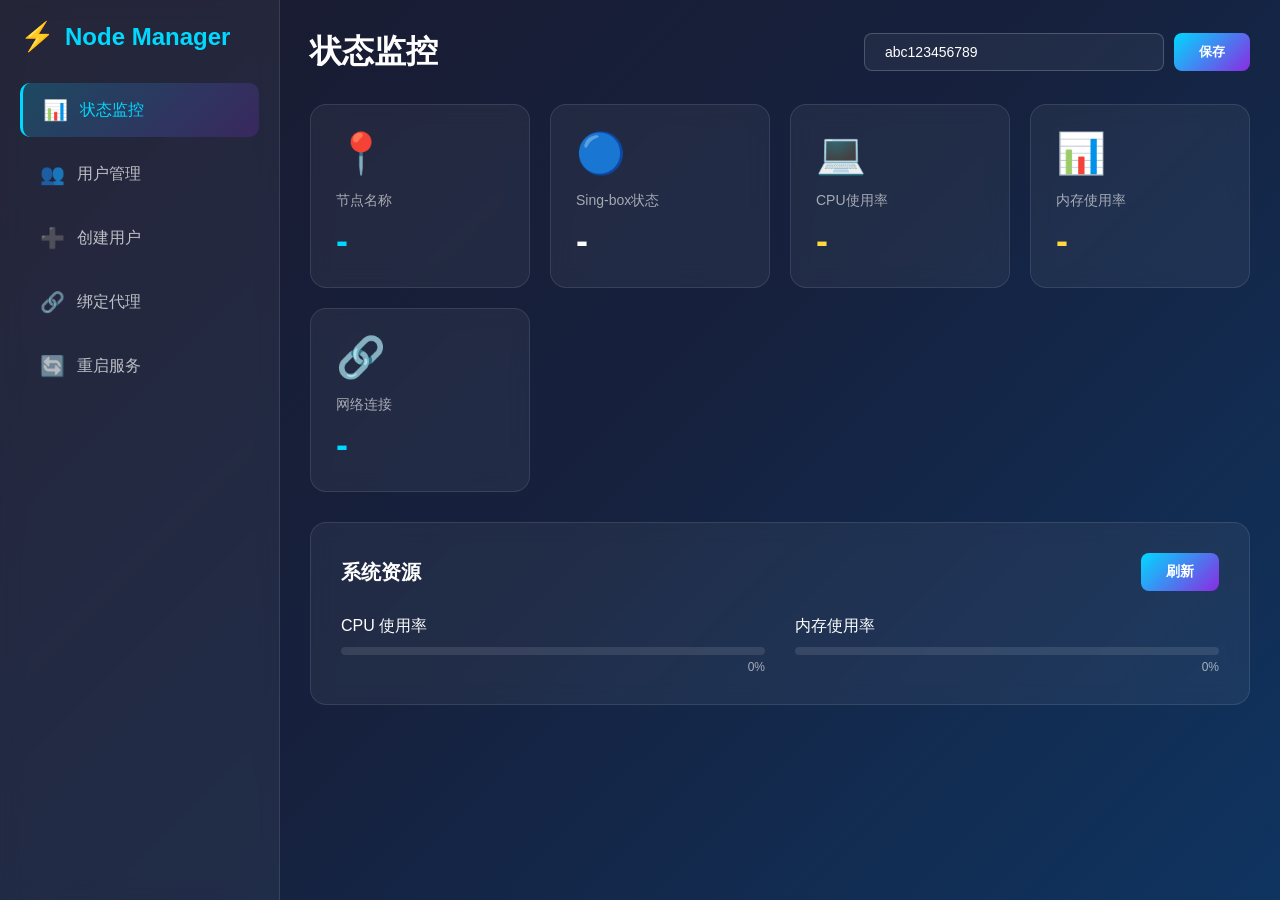
==== node-manager/static/index.html @ e1387332 "Initial commit: Python Node Manager with sing-box management" ====
<!DOCTYPE html>
<html lang="zh-CN">
<head>
    <meta charset="UTF-8">
    <meta name="viewport" content="width=device-width, initial-scale=1.0">
    <title>Node Manager Dashboard</title>
    <style>
        * {
            margin: 0;
            padding: 0;
            box-sizing: border-box;
        }

        body {
            font-family: 'Segoe UI', Tahoma, Geneva, Verdana, sans-serif;
            background: linear-gradient(135deg, #1a1a2e 0%, #16213e 50%, #0f3460 100%);
            min-height: 100vh;
            color: #fff;
        }

        .sidebar {
            width: 280px;
            height: 100vh;
            background: rgba(255, 255, 255, 0.05);
            backdrop-filter: blur(10px);
            border-right: 1px solid rgba(255, 255, 255, 0.1);
            position: fixed;
            left: 0;
            top: 0;
            padding: 20px;
            display: flex;
            flex-direction: column;
        }

        .sidebar h1 {
            font-size: 24px;
            font-weight: 700;
            margin-bottom: 30px;
            color: #00d9ff;
            display: flex;
            align-items: center;
            gap: 10px;
        }

        .sidebar h1::before {
            content: '⚡';
            font-size: 28px;
        }

        .nav-item {
            padding: 15px 20px;
            margin-bottom: 10px;
            border-radius: 10px;
            cursor: pointer;
            transition: all 0.3s ease;
            display: flex;
            align-items: center;
            gap: 12px;
            font-size: 16px;
            color: rgba(255, 255, 255, 0.7);
        }

        .nav-item:hover {
            background: rgba(0, 217, 255, 0.1);
            color: #00d9ff;
        }

        .nav-item.active {
            background: linear-gradient(135deg, rgba(0, 217, 255, 0.2), rgba(138, 43, 226, 0.2));
            color: #00d9ff;
            border-left: 3px solid #00d9ff;
        }

        .nav-item::before {
            font-size: 20px;
        }

        .nav-status::before { content: '📊'; }
        .nav-users::before { content: '👥'; }
        .nav-create::before { content: '➕'; }
        .nav-proxy::before { content: '🔗'; }
        .nav-reload::before { content: '🔄'; }

        .main-content {
            margin-left: 280px;
            padding: 30px;
        }

        .header {
            display: flex;
            justify-content: space-between;
            align-items: center;
            margin-bottom: 30px;
        }

        .header h2 {
            font-size: 32px;
            font-weight: 600;
        }

        .token-input {
            display: flex;
            gap: 10px;
            align-items: center;
        }

        .token-input input {
            padding: 10px 20px;
            border-radius: 8px;
            border: 1px solid rgba(255, 255, 255, 0.2);
            background: rgba(255, 255, 255, 0.05);
            color: #fff;
            font-size: 14px;
            width: 300px;
        }

        .token-input button {
            padding: 10px 25px;
            border-radius: 8px;
            border: none;
            background: linear-gradient(135deg, #00d9ff, #8b2be2);
            color: #fff;
            font-weight: 600;
            cursor: pointer;
            transition: transform 0.2s;
        }

        .token-input button:hover {
            transform: translateY(-2px);
        }

        .status-cards {
            display: grid;
            grid-template-columns: repeat(auto-fit, minmax(200px, 1fr));
            gap: 20px;
            margin-bottom: 30px;
        }

        .card {
            background: rgba(255, 255, 255, 0.05);
            backdrop-filter: blur(10px);
            border-radius: 16px;
            padding: 25px;
            border: 1px solid rgba(255, 255, 255, 0.1);
            transition: all 0.3s ease;
        }

        .card:hover {
            transform: translateY(-5px);
            box-shadow: 0 10px 30px rgba(0, 217, 255, 0.1);
        }

        .card-icon {
            font-size: 40px;
            margin-bottom: 15px;
        }

        .card-title {
            font-size: 14px;
            color: rgba(255, 255, 255, 0.6);
            margin-bottom: 10px;
        }

        .card-value {
            font-size: 36px;
            font-weight: 700;
        }

        .card-value.green { color: #00ff88; }
        .card-value.red { color: #ff4757; }
        .card-value.blue { color: #00d9ff; }
        .card-value.yellow { color: #ffd93d; }

        .section {
            background: rgba(255, 255, 255, 0.05);
            backdrop-filter: blur(10px);
            border-radius: 16px;
            padding: 30px;
            border: 1px solid rgba(255, 255, 255, 0.1);
            margin-bottom: 30px;
        }

        .section-header {
            display: flex;
            justify-content: space-between;
            align-items: center;
            margin-bottom: 25px;
        }

        .section-title {
            font-size: 20px;
            font-weight: 600;
        }

        .btn {
            padding: 10px 25px;
            border-radius: 8px;
            border: none;
            font-weight: 600;
            cursor: pointer;
            transition: all 0.3s ease;
            font-size: 14px;
        }

        .btn-primary {
            background: linear-gradient(135deg, #00d9ff, #8b2be2);
            color: #fff;
        }

        .btn-danger {
            background: linear-gradient(135deg, #ff4757, #ff6b81);
            color: #fff;
        }

        .btn-success {
            background: linear-gradient(135deg, #00ff88, #00d66a);
            color: #000;
        }

        .btn:hover {
            transform: translateY(-2px);
            box-shadow: 0 5px 15px rgba(0, 0, 0, 0.3);
        }

        .form-group {
            margin-bottom: 20px;
        }

        .form-group label {
            display: block;
            font-size: 14px;
            color: rgba(255, 255, 255, 0.7);
            margin-bottom: 8px;
        }

        .form-group input,
        .form-group select {
            width: 100%;
            padding: 12px 15px;
            border-radius: 8px;
            border: 1px solid rgba(255, 255, 255, 0.2);
            background: rgba(255, 255, 255, 0.05);
            color: #fff;
            font-size: 14px;
        }

        .form-group input:focus,
        .form-group select:focus {
            outline: none;
            border-color: #00d9ff;
        }

        .form-group .checkbox-group {
            display: flex;
            gap: 20px;
        }

        .form-group .checkbox-item {
            display: flex;
            align-items: center;
            gap: 8px;
            cursor: pointer;
        }

        .form-group .checkbox-item input[type="checkbox"] {
            width: auto;
            cursor: pointer;
        }

        .table {
            width: 100%;
            border-collapse: collapse;
        }

        .table th,
        .table td {
            padding: 15px;
            text-align: left;
            border-bottom: 1px solid rgba(255, 255, 255, 0.1);
        }

        .table th {
            background: rgba(255, 255, 255, 0.05);
            font-weight: 600;
            color: rgba(255, 255, 255, 0.8);
        }

        .table tr:hover {
            background: rgba(255, 255, 255, 0.03);
        }

        .copy-btn {
            padding: 5px 12px;
            border-radius: 5px;
            border: 1px solid rgba(255, 255, 255, 0.2);
            background: rgba(255, 255, 255, 0.05);
            color: #00d9ff;
            cursor: pointer;
            font-size: 12px;
            transition: all 0.2s;
        }

        .copy-btn:hover {
            background: rgba(0, 217, 255, 0.2);
        }

        .modal {
            display: none;
            position: fixed;
            top: 0;
            left: 0;
            width: 100%;
            height: 100%;
            background: rgba(0, 0, 0, 0.7);
            backdrop-filter: blur(5px);
            justify-content: center;
            align-items: center;
            z-index: 1000;
        }

        .modal.active {
            display: flex;
        }

        .modal-content {
            background: rgba(26, 26, 46, 0.95);
            border-radius: 16px;
            padding: 30px;
            width: 90%;
            max-width: 500px;
            border: 1px solid rgba(255, 255, 255, 0.1);
            animation: modalIn 0.3s ease;
        }

        @keyframes modalIn {
            from {
                opacity: 0;
                transform: scale(0.9);
            }
            to {
                opacity: 1;
                transform: scale(1);
            }
        }

        .modal-header {
            display: flex;
            justify-content: space-between;
            align-items: center;
            margin-bottom: 25px;
        }

        .modal-header h3 {
            font-size: 20px;
            font-weight: 600;
        }

        .modal-close {
            width: 35px;
            height: 35px;
            border-radius: 50%;
            border: none;
            background: rgba(255, 255, 255, 0.1);
            color: #fff;
            font-size: 20px;
            cursor: pointer;
            transition: all 0.2s;
        }

        .modal-close:hover {
            background: rgba(255, 255, 255, 0.2);
        }

        .modal-footer {
            display: flex;
            justify-content: flex-end;
            gap: 10px;
            margin-top: 25px;
        }

        .btn-secondary {
            background: rgba(255, 255, 255, 0.1);
            color: #fff;
        }

        .result-box {
            background: rgba(0, 255, 136, 0.1);
            border: 1px solid rgba(0, 255, 136, 0.3);
            border-radius: 10px;
            padding: 20px;
            margin-top: 20px;
        }

        .result-box.error {
            background: rgba(255, 71, 87, 0.1);
            border-color: rgba(255, 71, 87, 0.3);
        }

        .result-box h4 {
            margin-bottom: 15px;
            color: #00ff88;
        }

        .result-box.error h4 {
            color: #ff4757;
        }

        .result-item {
            margin-bottom: 10px;
        }

        .result-item label {
            font-size: 12px;
            color: rgba(255, 255, 255, 0.6);
            display: block;
            margin-bottom: 5px;
        }

        .result-item code {
            font-size: 13px;
            word-break: break-all;
            color: #00d9ff;
        }

        .loading {
            display: inline-block;
            width: 20px;
            height: 20px;
            border: 2px solid rgba(255, 255, 255, 0.3);
            border-top-color: #00d9ff;
            border-radius: 50%;
            animation: spin 0.8s linear infinite;
            margin-right: 8px;
        }

        @keyframes spin {
            to { transform: rotate(360deg); }
        }

        .empty-state {
            text-align: center;
            padding: 50px;
            color: rgba(255, 255, 255, 0.4);
        }

        .empty-state::before {
            content: '📭';
            font-size: 60px;
            display: block;
            margin-bottom: 20px;
        }

        .traffic-bar {
            height: 8px;
            background: rgba(255, 255, 255, 0.1);
            border-radius: 4px;
            overflow: hidden;
            margin-top: 5px;
        }

        .traffic-bar-fill {
            height: 100%;
            background: linear-gradient(90deg, #00d9ff, #00ff88);
            border-radius: 4px;
            transition: width 0.3s ease;
        }
    </style>
</head>
<body>
    <div class="sidebar">
        <h1>Node Manager</h1>
        <div class="nav-item nav-status active" onclick="switchTab('status')">状态监控</div>
        <div class="nav-item nav-users" onclick="switchTab('users')">用户管理</div>
        <div class="nav-item nav-create" onclick="openCreateModal()">创建用户</div>
        <div class="nav-item nav-proxy" onclick="openProxyModal()">绑定代理</div>
        <div class="nav-item nav-reload" onclick="reloadSingbox()">重启服务</div>
    </div>

    <div class="main-content">
        <div class="header">
            <h2 id="page-title">状态监控</h2>
            <div class="token-input">
                <input type="text" id="token" placeholder="输入 Token" value="abc123456789">
                <button onclick="saveToken()">保存</button>
            </div>
        </div>

        <div id="tab-status">
            <div class="status-cards">
                <div class="card">
                    <div class="card-icon">📍</div>
                    <div class="card-title">节点名称</div>
                    <div class="card-value blue" id="status-node">-</div>
                </div>
                <div class="card">
                    <div class="card-icon">🔵</div>
                    <div class="card-title">Sing-box状态</div>
                    <div class="card-value" id="status-singbox">-</div>
                </div>
                <div class="card">
                    <div class="card-icon">💻</div>
                    <div class="card-title">CPU使用率</div>
                    <div class="card-value yellow" id="status-cpu">-</div>
                </div>
                <div class="card">
                    <div class="card-icon">📊</div>
                    <div class="card-title">内存使用率</div>
                    <div class="card-value yellow" id="status-memory">-</div>
                </div>
                <div class="card">
                    <div class="card-icon">🔗</div>
                    <div class="card-title">网络连接</div>
                    <div class="card-value blue" id="status-connections">-</div>
                </div>
            </div>

            <div class="section">
                <div class="section-header">
                    <div class="section-title">系统资源</div>
                    <button class="btn btn-primary" onclick="refreshStatus()">刷新</button>
                </div>
                <div style="display: grid; grid-template-columns: 1fr 1fr; gap: 30px;">
                    <div>
                        <label style="display: block; margin-bottom: 10px;">CPU 使用率</label>
                        <div class="traffic-bar">
                            <div class="traffic-bar-fill" id="cpu-bar" style="width: 0%"></div>
                        </div>
                        <div style="text-align: right; margin-top: 5px; font-size: 12px; color: rgba(255,255,255,0.6);" id="cpu-text">0%</div>
                    </div>
                    <div>
                        <label style="display: block; margin-bottom: 10px;">内存使用率</label>
                        <div class="traffic-bar">
                            <div class="traffic-bar-fill" id="memory-bar" style="width: 0%"></div>
                        </div>
                        <div style="text-align: right; margin-top: 5px; font-size: 12px; color: rgba(255,255,255,0.6);" id="memory-text">0%</div>
                    </div>
                </div>
            </div>
        </div>

        <div id="tab-users" style="display: none;">
            <div class="section">
                <div class="section-header">
                    <div class="section-title">用户列表</div>
                    <button class="btn btn-primary" onclick="loadUsers()">刷新</button>
                </div>
                <table class="table">
                    <thead>
                        <tr>
                            <th>用户ID</th>
                            <th>UUID</th>
                            <th>协议</th>
                            <th>上传流量</th>
                            <th>下载流量</th>
                            <th>操作</th>
                        </tr>
                    </thead>
                    <tbody id="users-table-body">
                        <tr>
                            <td colspan="6" class="empty-state">暂无用户</td>
                        </tr>
                    </tbody>
                </table>
            </div>
        </div>
    </div>

    <div class="modal" id="modal-create">
        <div class="modal-content">
            <div class="modal-header">
                <h3>创建用户</h3>
                <button class="modal-close" onclick="closeModal('modal-create')">×</button>
            </div>
            <div class="form-group">
                <label>用户ID</label>
                <input type="text" id="create-user-id" placeholder="例如：10001">
            </div>
            <div class="form-group">
                <label>协议类型</label>
                <div class="checkbox-group">
                    <div class="checkbox-item">
                        <input type="checkbox" id="proto-vless" checked>
                        <label for="proto-vless">VLESS</label>
                    </div>
                    <div class="checkbox-item">
                        <input type="checkbox" id="proto-vmess" checked>
                        <label for="proto-vmess">VMess</label>
                    </div>
                    <div class="checkbox-item">
                        <input type="checkbox" id="proto-socks" checked>
                        <label for="proto-socks">SOCKS5</label>
                    </div>
                </div>
            </div>
            <div id="create-result"></div>
            <div class="modal-footer">
                <button class="btn btn-secondary" onclick="closeModal('modal-create')">取消</button>
                <button class="btn btn-primary" onclick="createUser()">创建</button>
            </div>
        </div>
    </div>

    <div class="modal" id="modal-proxy">
        <div class="modal-content">
            <div class="modal-header">
                <h3>绑定代理</h3>
                <button class="modal-close" onclick="closeModal('modal-proxy')">×</button>
            </div>
            <div class="form-group">
                <label>用户ID</label>
                <input type="text" id="proxy-user-id" placeholder="例如：10001">
            </div>
            <div class="form-group">
                <label>代理类型</label>
                <select id="proxy-type">
                    <option value="socks5">SOCKS5</option>
                </select>
            </div>
            <div class="form-group">
                <label>服务器地址</label>
                <input type="text" id="proxy-server" placeholder="例如：1.2.3.4">
            </div>
            <div class="form-group">
                <label>端口</label>
                <input type="number" id="proxy-port" placeholder="例如：1080" value="1080">
            </div>
            <div class="form-group">
                <label>用户名（可选）</label>
                <input type="text" id="proxy-username" placeholder="留空则不使用">
            </div>
            <div class="form-group">
                <label>密码（可选）</label>
                <input type="text" id="proxy-password" placeholder="留空则不使用">
            </div>
            <div id="proxy-result"></div>
            <div class="modal-footer">
                <button class="btn btn-secondary" onclick="closeModal('modal-proxy')">取消</button>
                <button class="btn btn-primary" onclick="bindProxy()">绑定</button>
            </div>
        </div>
    </div>

    <script>
        let apiBase = 'http://localhost:8088';
        let token = localStorage.getItem('node-token') || 'abc123456789';
        document.getElementById('token').value = token;

        function saveToken() {
            token = document.getElementById('token').value;
            localStorage.setItem('node-token', token);
            alert('Token 已保存');
            refreshStatus();
        }

        function getHeaders() {
            return {
                'Authorization': 'Bearer ' + token,
                'Content-Type': 'application/json'
            };
        }

        function switchTab(tab) {
            document.querySelectorAll('.nav-item').forEach(item => item.classList.remove('active'));
            document.querySelector('.nav-' + tab).classList.add('active');
            
            document.querySelectorAll('[id^="tab-"]').forEach(el => el.style.display = 'none');
            document.getElementById('tab-' + tab).style.display = 'block';
            
            document.getElementById('page-title').textContent = {
                'status': '状态监控',
                'users': '用户管理'
            }[tab];

            if (tab === 'users') loadUsers();
        }

        async function refreshStatus() {
            try {
                const response = await fetch(apiBase + '/api/node/status', { headers: getHeaders() });
                const data = await response.json();
                
                document.getElementById('status-node').textContent = data.node;
                document.getElementById('status-singbox').textContent = data.singbox;
                document.getElementById('status-singbox').className = 'card-value ' + (data.singbox === 'running' ? 'green' : 'red');
                document.getElementById('status-cpu').textContent = data.cpu + '%';
                document.getElementById('status-memory').textContent = data.memory + '%';
                document.getElementById('status-connections').textContent = data.connections;

                document.getElementById('cpu-bar').style.width = data.cpu + '%';
                document.getElementById('cpu-text').textContent = data.cpu + '%';
                document.getElementById('memory-bar').style.width = data.memory + '%';
                document.getElementById('memory-text').textContent = data.memory + '%';
            } catch (error) {
                console.error('Error:', error);
                alert('获取状态失败：' + error.message);
            }
        }

        async function loadUsers() {
            const tbody = document.getElementById('users-table-body');
            tbody.innerHTML = '<tr><td colspan="6" style="text-align:center;"><span class="loading"></span>加载中...</td></tr>';

            try {
                const response = await fetch(apiBase + '/api/user/10001/traffic', { headers: getHeaders() });
                const data = await response.json();
                
                if (data.userId) {
                    tbody.innerHTML = `
                        <tr>
                            <td>${data.userId}</td>
                            <td>-----</td>
                            <td>VLESS / VMess / SOCKS5</td>
                            <td>${formatBytes(data.upload)}</td>
                            <td>${formatBytes(data.download)}</td>
                            <td>
                                <button class="btn btn-danger" style="padding:5px 15px;font-size:12px;" onclick="deleteUser('${data.userId}')">删除</button>
                            </td>
                        </tr>
                    `;
                } else {
                    tbody.innerHTML = '<tr><td colspan="6" class="empty-state">暂无用户</td></tr>';
                }
            } catch (error) {
                tbody.innerHTML = '<tr><td colspan="6" class="empty-state">加载失败</td></tr>';
            }
        }

        function formatBytes(bytes) {
            if (bytes === 0) return '0 B';
            const k = 1024;
            const sizes = ['B', 'KB', 'MB', 'GB'];
            const i = Math.floor(Math.log(bytes) / Math.log(k));
            return parseFloat((bytes / Math.pow(k, i)).toFixed(2)) + ' ' + sizes[i];
        }

        function openCreateModal() {
            document.getElementById('modal-create').classList.add('active');
            document.getElementById('create-result').innerHTML = '';
        }

        function openProxyModal() {
            document.getElementById('modal-proxy').classList.add('active');
            document.getElementById('proxy-result').innerHTML = '';
        }

        function closeModal(id) {
            document.getElementById(id).classList.remove('active');
        }

        async function createUser() {
            const userId = document.getElementById('create-user-id').value;
            if (!userId) {
                alert('请输入用户ID');
                return;
            }

            const protocols = [];
            if (document.getElementById('proto-vless').checked) protocols.push('vless');
            if (document.getElementById('proto-vmess').checked) protocols.push('vmess');
            if (document.getElementById('proto-socks').checked) protocols.push('socks');

            const resultDiv = document.getElementById('create-result');
            resultDiv.innerHTML = '<div style="text-align:center;"><span class="loading"></span>创建中...</div>';

            try {
                const response = await fetch(apiBase + '/api/user/create', {
                    method: 'POST',
                    headers: getHeaders(),
                    body: JSON.stringify({ userId, protocols })
                });

                const data = await response.json();

                if (response.ok) {
                    let html = '<div class="result-box"><h4>创建成功！</h4>';
                    html += '<div class="result-item"><label>用户ID</label><code>' + data.userId + '</code></div>';
                    html += '<div class="result-item"><label>UUID</label><code>' + data.uuid + '</code></div>';
                    if (data.vless) {
                        html += '<div class="result-item"><label>VLESS</label><code>' + data.vless + '</code><button class="copy-btn" onclick="copyText(\'' + data.vless + '\')">复制</button></div>';
                    }
                    if (data.vmess) {
                        html += '<div class="result-item"><label>VMess</label><code>' + data.vmess + '</code><button class="copy-btn" onclick="copyText(\'' + data.vmess + '\')">复制</button></div>';
                    }
                    if (data.socks) {
                        html += '<div class="result-item"><label>SOCKS5</label><code>' + JSON.stringify(data.socks) + '</code></div>';
                    }
                    html += '</div>';
                    resultDiv.innerHTML = html;
                } else {
                    resultDiv.innerHTML = '<div class="result-box error"><h4>创建失败</h4><p>' + data.detail + '</p></div>';
                }
            } catch (error) {
                resultDiv.innerHTML = '<div class="result-box error"><h4>创建失败</h4><p>' + error.message + '</p></div>';
            }
        }

        async function bindProxy() {
            const userId = document.getElementById('proxy-user-id').value;
            const server = document.getElementById('proxy-server').value;
            const port = document.getElementById('proxy-port').value;

            if (!userId || !server || !port) {
                alert('请填写必填项');
                return;
            }

            const resultDiv = document.getElementById('proxy-result');
            resultDiv.innerHTML = '<div style="text-align:center;"><span class="loading"></span>绑定中...</div>';

            try {
                const response = await fetch(apiBase + '/api/user/bind-proxy', {
                    method: 'POST',
                    headers: getHeaders(),
                    body: JSON.stringify({
                        userId,
                        proxy: {
                            type: document.getElementById('proxy-type').value,
                            server,
                            port: parseInt(port),
                            username: document.getElementById('proxy-username').value || undefined,
                            password: document.getElementById('proxy-password').value || undefined
                        }
                    })
                });

                const data = await response.json();

                if (response.ok && data.success) {
                    resultDiv.innerHTML = '<div class="result-box"><h4>绑定成功！</h4><p>住宅代理已绑定到用户 ' + userId + '</p></div>';
                } else {
                    resultDiv.innerHTML = '<div class="result-box error"><h4>绑定失败</h4><p>' + (data.detail || '未知错误') + '</p></div>';
                }
            } catch (error) {
                resultDiv.innerHTML = '<div class="result-box error"><h4>绑定失败</h4><p>' + error.message + '</p></div>';
            }
        }

        async function deleteUser(userId) {
            if (!confirm('确定要删除用户 ' + userId + ' 吗？')) return;

            try {
                const response = await fetch(apiBase + '/api/user/delete/' + userId, {
                    method: 'DELETE',
                    headers: getHeaders()
                });

                const data = await response.json();

                if (response.ok && data.success) {
                    alert('删除成功');
                    loadUsers();
                } else {
                    alert('删除失败：' + (data.detail || '未知错误'));
                }
            } catch (error) {
                alert('删除失败：' + error.message);
            }
        }

        async function reloadSingbox() {
            if (!confirm('确定要重启 sing-box 服务吗？')) return;

            try {
                const response = await fetch(apiBase + '/api/singbox/reload', {
                    method: 'POST',
                    headers: getHeaders()
                });

                const data = await response.json();

                if (data.success) {
                    alert('重启成功');
                    refreshStatus();
                } else {
                    alert('重启失败');
                }
            } catch (error) {
                alert('重启失败：' + error.message);
            }
        }

        function copyText(text) {
            navigator.clipboard.writeText(text);
            alert('已复制到剪贴板');
        }

        refreshStatus();
    </script>
</body>
</html>
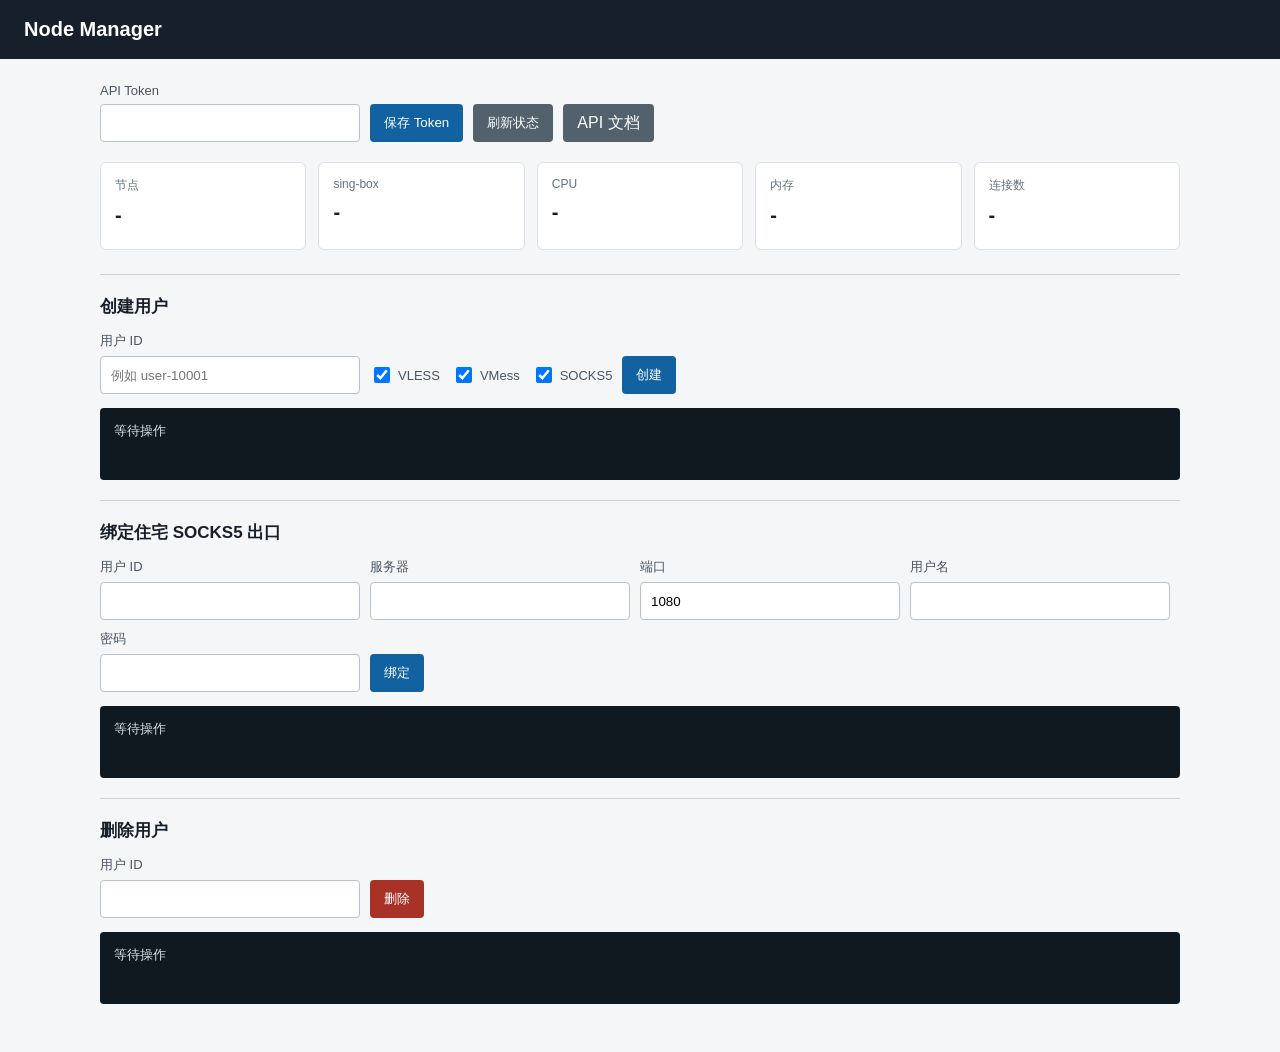
==== commit f7c0c6e2: "Deploy Node Manager 1.1.0 with version-aware installer" ====
--- a/node-manager/static/index.html
+++ b/node-manager/static/index.html
@@ -1,890 +1,168 @@
-<!DOCTYPE html>
+<!doctype html>
 <html lang="zh-CN">
 <head>
-    <meta charset="UTF-8">
-    <meta name="viewport" content="width=device-width, initial-scale=1.0">
-    <title>Node Manager Dashboard</title>
-    <style>
-        * {
-            margin: 0;
-            padding: 0;
-            box-sizing: border-box;
-        }
-
-        body {
-            font-family: 'Segoe UI', Tahoma, Geneva, Verdana, sans-serif;
-            background: linear-gradient(135deg, #1a1a2e 0%, #16213e 50%, #0f3460 100%);
-            min-height: 100vh;
-            color: #fff;
-        }
-
-        .sidebar {
-            width: 280px;
-            height: 100vh;
-            background: rgba(255, 255, 255, 0.05);
-            backdrop-filter: blur(10px);
-            border-right: 1px solid rgba(255, 255, 255, 0.1);
-            position: fixed;
-            left: 0;
-            top: 0;
-            padding: 20px;
-            display: flex;
-            flex-direction: column;
-        }
-
-        .sidebar h1 {
-            font-size: 24px;
-            font-weight: 700;
-            margin-bottom: 30px;
-            color: #00d9ff;
-            display: flex;
-            align-items: center;
-            gap: 10px;
-        }
-
-        .sidebar h1::before {
-            content: '⚡';
-            font-size: 28px;
-        }
-
-        .nav-item {
-            padding: 15px 20px;
-            margin-bottom: 10px;
-            border-radius: 10px;
-            cursor: pointer;
-            transition: all 0.3s ease;
-            display: flex;
-            align-items: center;
-            gap: 12px;
-            font-size: 16px;
-            color: rgba(255, 255, 255, 0.7);
-        }
-
-        .nav-item:hover {
-            background: rgba(0, 217, 255, 0.1);
-            color: #00d9ff;
-        }
-
-        .nav-item.active {
-            background: linear-gradient(135deg, rgba(0, 217, 255, 0.2), rgba(138, 43, 226, 0.2));
-            color: #00d9ff;
-            border-left: 3px solid #00d9ff;
-        }
-
-        .nav-item::before {
-            font-size: 20px;
-        }
-
-        .nav-status::before { content: '📊'; }
-        .nav-users::before { content: '👥'; }
-        .nav-create::before { content: '➕'; }
-        .nav-proxy::before { content: '🔗'; }
-        .nav-reload::before { content: '🔄'; }
-
-        .main-content {
-            margin-left: 280px;
-            padding: 30px;
-        }
-
-        .header {
-            display: flex;
-            justify-content: space-between;
-            align-items: center;
-            margin-bottom: 30px;
-        }
-
-        .header h2 {
-            font-size: 32px;
-            font-weight: 600;
-        }
-
-        .token-input {
-            display: flex;
-            gap: 10px;
-            align-items: center;
-        }
-
-        .token-input input {
-            padding: 10px 20px;
-            border-radius: 8px;
-            border: 1px solid rgba(255, 255, 255, 0.2);
-            background: rgba(255, 255, 255, 0.05);
-            color: #fff;
-            font-size: 14px;
-            width: 300px;
-        }
-
-        .token-input button {
-            padding: 10px 25px;
-            border-radius: 8px;
-            border: none;
-            background: linear-gradient(135deg, #00d9ff, #8b2be2);
-            color: #fff;
-            font-weight: 600;
-            cursor: pointer;
-            transition: transform 0.2s;
-        }
-
-        .token-input button:hover {
-            transform: translateY(-2px);
-        }
-
-        .status-cards {
-            display: grid;
-            grid-template-columns: repeat(auto-fit, minmax(200px, 1fr));
-            gap: 20px;
-            margin-bottom: 30px;
-        }
-
-        .card {
-            background: rgba(255, 255, 255, 0.05);
-            backdrop-filter: blur(10px);
-            border-radius: 16px;
-            padding: 25px;
-            border: 1px solid rgba(255, 255, 255, 0.1);
-            transition: all 0.3s ease;
-        }
-
-        .card:hover {
-            transform: translateY(-5px);
-            box-shadow: 0 10px 30px rgba(0, 217, 255, 0.1);
-        }
-
-        .card-icon {
-            font-size: 40px;
-            margin-bottom: 15px;
-        }
-
-        .card-title {
-            font-size: 14px;
-            color: rgba(255, 255, 255, 0.6);
-            margin-bottom: 10px;
-        }
-
-        .card-value {
-            font-size: 36px;
-            font-weight: 700;
-        }
-
-        .card-value.green { color: #00ff88; }
-        .card-value.red { color: #ff4757; }
-        .card-value.blue { color: #00d9ff; }
-        .card-value.yellow { color: #ffd93d; }
-
-        .section {
-            background: rgba(255, 255, 255, 0.05);
-            backdrop-filter: blur(10px);
-            border-radius: 16px;
-            padding: 30px;
-            border: 1px solid rgba(255, 255, 255, 0.1);
-            margin-bottom: 30px;
-        }
-
-        .section-header {
-            display: flex;
-            justify-content: space-between;
-            align-items: center;
-            margin-bottom: 25px;
-        }
-
-        .section-title {
-            font-size: 20px;
-            font-weight: 600;
-        }
-
-        .btn {
-            padding: 10px 25px;
-            border-radius: 8px;
-            border: none;
-            font-weight: 600;
-            cursor: pointer;
-            transition: all 0.3s ease;
-            font-size: 14px;
-        }
-
-        .btn-primary {
-            background: linear-gradient(135deg, #00d9ff, #8b2be2);
-            color: #fff;
-        }
-
-        .btn-danger {
-            background: linear-gradient(135deg, #ff4757, #ff6b81);
-            color: #fff;
-        }
-
-        .btn-success {
-            background: linear-gradient(135deg, #00ff88, #00d66a);
-            color: #000;
-        }
-
-        .btn:hover {
-            transform: translateY(-2px);
-            box-shadow: 0 5px 15px rgba(0, 0, 0, 0.3);
-        }
-
-        .form-group {
-            margin-bottom: 20px;
-        }
-
-        .form-group label {
-            display: block;
-            font-size: 14px;
-            color: rgba(255, 255, 255, 0.7);
-            margin-bottom: 8px;
-        }
-
-        .form-group input,
-        .form-group select {
-            width: 100%;
-            padding: 12px 15px;
-            border-radius: 8px;
-            border: 1px solid rgba(255, 255, 255, 0.2);
-            background: rgba(255, 255, 255, 0.05);
-            color: #fff;
-            font-size: 14px;
-        }
-
-        .form-group input:focus,
-        .form-group select:focus {
-            outline: none;
-            border-color: #00d9ff;
-        }
-
-        .form-group .checkbox-group {
-            display: flex;
-            gap: 20px;
-        }
-
-        .form-group .checkbox-item {
-            display: flex;
-            align-items: center;
-            gap: 8px;
-            cursor: pointer;
-        }
-
-        .form-group .checkbox-item input[type="checkbox"] {
-            width: auto;
-            cursor: pointer;
-        }
-
-        .table {
-            width: 100%;
-            border-collapse: collapse;
-        }
-
-        .table th,
-        .table td {
-            padding: 15px;
-            text-align: left;
-            border-bottom: 1px solid rgba(255, 255, 255, 0.1);
-        }
-
-        .table th {
-            background: rgba(255, 255, 255, 0.05);
-            font-weight: 600;
-            color: rgba(255, 255, 255, 0.8);
-        }
-
-        .table tr:hover {
-            background: rgba(255, 255, 255, 0.03);
-        }
-
-        .copy-btn {
-            padding: 5px 12px;
-            border-radius: 5px;
-            border: 1px solid rgba(255, 255, 255, 0.2);
-            background: rgba(255, 255, 255, 0.05);
-            color: #00d9ff;
-            cursor: pointer;
-            font-size: 12px;
-            transition: all 0.2s;
-        }
-
-        .copy-btn:hover {
-            background: rgba(0, 217, 255, 0.2);
-        }
-
-        .modal {
-            display: none;
-            position: fixed;
-            top: 0;
-            left: 0;
-            width: 100%;
-            height: 100%;
-            background: rgba(0, 0, 0, 0.7);
-            backdrop-filter: blur(5px);
-            justify-content: center;
-            align-items: center;
-            z-index: 1000;
-        }
-
-        .modal.active {
-            display: flex;
-        }
-
-        .modal-content {
-            background: rgba(26, 26, 46, 0.95);
-            border-radius: 16px;
-            padding: 30px;
-            width: 90%;
-            max-width: 500px;
-            border: 1px solid rgba(255, 255, 255, 0.1);
-            animation: modalIn 0.3s ease;
-        }
-
-        @keyframes modalIn {
-            from {
-                opacity: 0;
-                transform: scale(0.9);
-            }
-            to {
-                opacity: 1;
-                transform: scale(1);
-            }
-        }
-
-        .modal-header {
-            display: flex;
-            justify-content: space-between;
-            align-items: center;
-            margin-bottom: 25px;
-        }
-
-        .modal-header h3 {
-            font-size: 20px;
-            font-weight: 600;
-        }
-
-        .modal-close {
-            width: 35px;
-            height: 35px;
-            border-radius: 50%;
-            border: none;
-            background: rgba(255, 255, 255, 0.1);
-            color: #fff;
-            font-size: 20px;
-            cursor: pointer;
-            transition: all 0.2s;
-        }
-
-        .modal-close:hover {
-            background: rgba(255, 255, 255, 0.2);
-        }
-
-        .modal-footer {
-            display: flex;
-            justify-content: flex-end;
-            gap: 10px;
-            margin-top: 25px;
-        }
-
-        .btn-secondary {
-            background: rgba(255, 255, 255, 0.1);
-            color: #fff;
-        }
-
-        .result-box {
-            background: rgba(0, 255, 136, 0.1);
-            border: 1px solid rgba(0, 255, 136, 0.3);
-            border-radius: 10px;
-            padding: 20px;
-            margin-top: 20px;
-        }
-
-        .result-box.error {
-            background: rgba(255, 71, 87, 0.1);
-            border-color: rgba(255, 71, 87, 0.3);
-        }
-
-        .result-box h4 {
-            margin-bottom: 15px;
-            color: #00ff88;
-        }
-
-        .result-box.error h4 {
-            color: #ff4757;
-        }
-
-        .result-item {
-            margin-bottom: 10px;
-        }
-
-        .result-item label {
-            font-size: 12px;
-            color: rgba(255, 255, 255, 0.6);
-            display: block;
-            margin-bottom: 5px;
-        }
-
-        .result-item code {
-            font-size: 13px;
-            word-break: break-all;
-            color: #00d9ff;
-        }
-
-        .loading {
-            display: inline-block;
-            width: 20px;
-            height: 20px;
-            border: 2px solid rgba(255, 255, 255, 0.3);
-            border-top-color: #00d9ff;
-            border-radius: 50%;
-            animation: spin 0.8s linear infinite;
-            margin-right: 8px;
-        }
-
-        @keyframes spin {
-            to { transform: rotate(360deg); }
-        }
-
-        .empty-state {
-            text-align: center;
-            padding: 50px;
-            color: rgba(255, 255, 255, 0.4);
-        }
-
-        .empty-state::before {
-            content: '📭';
-            font-size: 60px;
-            display: block;
-            margin-bottom: 20px;
-        }
-
-        .traffic-bar {
-            height: 8px;
-            background: rgba(255, 255, 255, 0.1);
-            border-radius: 4px;
-            overflow: hidden;
-            margin-top: 5px;
-        }
-
-        .traffic-bar-fill {
-            height: 100%;
-            background: linear-gradient(90deg, #00d9ff, #00ff88);
-            border-radius: 4px;
-            transition: width 0.3s ease;
-        }
-    </style>
+  <meta charset="utf-8">
+  <meta name="viewport" content="width=device-width, initial-scale=1">
+  <title>Node Manager</title>
+  <style>
+    :root { color-scheme: light; font-family: Arial, "Microsoft YaHei", sans-serif; }
+    * { box-sizing: border-box; }
+    body { margin: 0; background: #f4f6f8; color: #17202a; }
+    header { background: #17202a; color: #fff; padding: 18px 24px; }
+    header h1 { margin: 0; font-size: 20px; letter-spacing: 0; }
+    main { width: min(1080px, calc(100% - 32px)); margin: 24px auto 48px; }
+    .toolbar { display: flex; gap: 10px; align-items: end; flex-wrap: wrap; margin-bottom: 20px; }
+    label { display: grid; gap: 6px; color: #485460; font-size: 13px; }
+    input { min-width: 260px; height: 38px; border: 1px solid #b8c2cc; border-radius: 4px; padding: 0 10px; background: #fff; }
+    button, a.button { min-height: 38px; border: 0; border-radius: 4px; padding: 0 14px; background: #1261a0; color: #fff; cursor: pointer; text-decoration: none; display: inline-flex; align-items: center; }
+    button.secondary, a.secondary { background: #52616b; }
+    button.danger { background: #a93226; }
+    .status-grid { display: grid; grid-template-columns: repeat(5, minmax(120px, 1fr)); gap: 12px; margin-bottom: 24px; }
+    .metric { background: #fff; border: 1px solid #dbe1e6; border-radius: 6px; padding: 14px; min-height: 88px; }
+    .metric span { display: block; color: #65737e; font-size: 12px; margin-bottom: 10px; }
+    .metric strong { font-size: 20px; overflow-wrap: anywhere; }
+    section { border-top: 1px solid #ccd4da; padding-top: 20px; margin-top: 20px; }
+    h2 { margin: 0 0 14px; font-size: 17px; }
+    .form-row { display: flex; flex-wrap: wrap; gap: 10px; align-items: end; }
+    .protocols { display: flex; gap: 12px; min-height: 38px; align-items: center; }
+    .protocols label { display: flex; align-items: center; gap: 5px; }
+    .protocols input { min-width: auto; width: 16px; height: 16px; }
+    pre { margin: 14px 0 0; padding: 14px; background: #101820; color: #d8e2e8; border-radius: 4px; overflow: auto; min-height: 72px; white-space: pre-wrap; overflow-wrap: anywhere; }
+    .ok { color: #14804a; }
+    .bad { color: #b42318; }
+    @media (max-width: 760px) {
+      .status-grid { grid-template-columns: repeat(2, minmax(0, 1fr)); }
+      input { min-width: 100%; width: 100%; }
+      label { width: 100%; }
+    }
+  </style>
 </head>
 <body>
-    <div class="sidebar">
-        <h1>Node Manager</h1>
-        <div class="nav-item nav-status active" onclick="switchTab('status')">状态监控</div>
-        <div class="nav-item nav-users" onclick="switchTab('users')">用户管理</div>
-        <div class="nav-item nav-create" onclick="openCreateModal()">创建用户</div>
-        <div class="nav-item nav-proxy" onclick="openProxyModal()">绑定代理</div>
-        <div class="nav-item nav-reload" onclick="reloadSingbox()">重启服务</div>
+  <header><h1>Node Manager</h1></header>
+  <main>
+    <div class="toolbar">
+      <label>API Token<input id="token" type="password" autocomplete="off"></label>
+      <button id="save-token">保存 Token</button>
+      <button id="refresh" class="secondary">刷新状态</button>
+      <a class="button secondary" href="/docs" target="_blank" rel="noreferrer">API 文档</a>
     </div>
 
-    <div class="main-content">
-        <div class="header">
-            <h2 id="page-title">状态监控</h2>
-            <div class="token-input">
-                <input type="text" id="token" placeholder="输入 Token" value="abc123456789">
-                <button onclick="saveToken()">保存</button>
-            </div>
-        </div>
-
-        <div id="tab-status">
-            <div class="status-cards">
-                <div class="card">
-                    <div class="card-icon">📍</div>
-                    <div class="card-title">节点名称</div>
-                    <div class="card-value blue" id="status-node">-</div>
-                </div>
-                <div class="card">
-                    <div class="card-icon">🔵</div>
-                    <div class="card-title">Sing-box状态</div>
-                    <div class="card-value" id="status-singbox">-</div>
-                </div>
-                <div class="card">
-                    <div class="card-icon">💻</div>
-                    <div class="card-title">CPU使用率</div>
-                    <div class="card-value yellow" id="status-cpu">-</div>
-                </div>
-                <div class="card">
-                    <div class="card-icon">📊</div>
-                    <div class="card-title">内存使用率</div>
-                    <div class="card-value yellow" id="status-memory">-</div>
-                </div>
-                <div class="card">
-                    <div class="card-icon">🔗</div>
-                    <div class="card-title">网络连接</div>
-                    <div class="card-value blue" id="status-connections">-</div>
-                </div>
-            </div>
-
-            <div class="section">
-                <div class="section-header">
-                    <div class="section-title">系统资源</div>
-                    <button class="btn btn-primary" onclick="refreshStatus()">刷新</button>
-                </div>
-                <div style="display: grid; grid-template-columns: 1fr 1fr; gap: 30px;">
-                    <div>
-                        <label style="display: block; margin-bottom: 10px;">CPU 使用率</label>
-                        <div class="traffic-bar">
-                            <div class="traffic-bar-fill" id="cpu-bar" style="width: 0%"></div>
-                        </div>
-                        <div style="text-align: right; margin-top: 5px; font-size: 12px; color: rgba(255,255,255,0.6);" id="cpu-text">0%</div>
-                    </div>
-                    <div>
-                        <label style="display: block; margin-bottom: 10px;">内存使用率</label>
-                        <div class="traffic-bar">
-                            <div class="traffic-bar-fill" id="memory-bar" style="width: 0%"></div>
-                        </div>
-                        <div style="text-align: right; margin-top: 5px; font-size: 12px; color: rgba(255,255,255,0.6);" id="memory-text">0%</div>
-                    </div>
-                </div>
-            </div>
-        </div>
-
-        <div id="tab-users" style="display: none;">
-            <div class="section">
-                <div class="section-header">
-                    <div class="section-title">用户列表</div>
-                    <button class="btn btn-primary" onclick="loadUsers()">刷新</button>
-                </div>
-                <table class="table">
-                    <thead>
-                        <tr>
-                            <th>用户ID</th>
-                            <th>UUID</th>
-                            <th>协议</th>
-                            <th>上传流量</th>
-                            <th>下载流量</th>
-                            <th>操作</th>
-                        </tr>
-                    </thead>
-                    <tbody id="users-table-body">
-                        <tr>
-                            <td colspan="6" class="empty-state">暂无用户</td>
-                        </tr>
-                    </tbody>
-                </table>
-            </div>
-        </div>
+    <div class="status-grid">
+      <div class="metric"><span>节点</span><strong id="node">-</strong></div>
+      <div class="metric"><span>sing-box</span><strong id="singbox">-</strong></div>
+      <div class="metric"><span>CPU</span><strong id="cpu">-</strong></div>
+      <div class="metric"><span>内存</span><strong id="memory">-</strong></div>
+      <div class="metric"><span>连接数</span><strong id="connections">-</strong></div>
     </div>
 
-    <div class="modal" id="modal-create">
-        <div class="modal-content">
-            <div class="modal-header">
-                <h3>创建用户</h3>
-                <button class="modal-close" onclick="closeModal('modal-create')">×</button>
-            </div>
-            <div class="form-group">
-                <label>用户ID</label>
-                <input type="text" id="create-user-id" placeholder="例如：10001">
-            </div>
-            <div class="form-group">
-                <label>协议类型</label>
-                <div class="checkbox-group">
-                    <div class="checkbox-item">
-                        <input type="checkbox" id="proto-vless" checked>
-                        <label for="proto-vless">VLESS</label>
-                    </div>
-                    <div class="checkbox-item">
-                        <input type="checkbox" id="proto-vmess" checked>
-                        <label for="proto-vmess">VMess</label>
-                    </div>
-                    <div class="checkbox-item">
-                        <input type="checkbox" id="proto-socks" checked>
-                        <label for="proto-socks">SOCKS5</label>
-                    </div>
-                </div>
-            </div>
-            <div id="create-result"></div>
-            <div class="modal-footer">
-                <button class="btn btn-secondary" onclick="closeModal('modal-create')">取消</button>
-                <button class="btn btn-primary" onclick="createUser()">创建</button>
-            </div>
+    <section>
+      <h2>创建用户</h2>
+      <div class="form-row">
+        <label>用户 ID<input id="create-user-id" placeholder="例如 user-10001"></label>
+        <div class="protocols">
+          <label><input type="checkbox" value="vless" checked>VLESS</label>
+          <label><input type="checkbox" value="vmess" checked>VMess</label>
+          <label><input type="checkbox" value="socks" checked>SOCKS5</label>
         </div>
-    </div>
+        <button id="create-user">创建</button>
+      </div>
+      <pre id="create-result">等待操作</pre>
+    </section>
 
-    <div class="modal" id="modal-proxy">
-        <div class="modal-content">
-            <div class="modal-header">
-                <h3>绑定代理</h3>
-                <button class="modal-close" onclick="closeModal('modal-proxy')">×</button>
-            </div>
-            <div class="form-group">
-                <label>用户ID</label>
-                <input type="text" id="proxy-user-id" placeholder="例如：10001">
-            </div>
-            <div class="form-group">
-                <label>代理类型</label>
-                <select id="proxy-type">
-                    <option value="socks5">SOCKS5</option>
-                </select>
-            </div>
-            <div class="form-group">
-                <label>服务器地址</label>
-                <input type="text" id="proxy-server" placeholder="例如：1.2.3.4">
-            </div>
-            <div class="form-group">
-                <label>端口</label>
-                <input type="number" id="proxy-port" placeholder="例如：1080" value="1080">
-            </div>
-            <div class="form-group">
-                <label>用户名（可选）</label>
-                <input type="text" id="proxy-username" placeholder="留空则不使用">
-            </div>
-            <div class="form-group">
-                <label>密码（可选）</label>
-                <input type="text" id="proxy-password" placeholder="留空则不使用">
-            </div>
-            <div id="proxy-result"></div>
-            <div class="modal-footer">
-                <button class="btn btn-secondary" onclick="closeModal('modal-proxy')">取消</button>
-                <button class="btn btn-primary" onclick="bindProxy()">绑定</button>
-            </div>
-        </div>
-    </div>
+    <section>
+      <h2>绑定住宅 SOCKS5 出口</h2>
+      <div class="form-row">
+        <label>用户 ID<input id="bind-user-id"></label>
+        <label>服务器<input id="proxy-server"></label>
+        <label>端口<input id="proxy-port" type="number" min="1" max="65535" value="1080"></label>
+        <label>用户名<input id="proxy-username"></label>
+        <label>密码<input id="proxy-password" type="password"></label>
+        <button id="bind-proxy">绑定</button>
+      </div>
+      <pre id="bind-result">等待操作</pre>
+    </section>
 
-    <script>
-        let apiBase = 'http://localhost:8088';
-        let token = localStorage.getItem('node-token') || 'abc123456789';
-        document.getElementById('token').value = token;
+    <section>
+      <h2>删除用户</h2>
+      <div class="form-row">
+        <label>用户 ID<input id="delete-user-id"></label>
+        <button id="delete-user" class="danger">删除</button>
+      </div>
+      <pre id="delete-result">等待操作</pre>
+    </section>
+  </main>
+  <script>
+    const tokenInput = document.getElementById('token');
+    tokenInput.value = sessionStorage.getItem('node-manager-token') || '';
 
-        function saveToken() {
-            token = document.getElementById('token').value;
-            localStorage.setItem('node-token', token);
-            alert('Token 已保存');
-            refreshStatus();
-        }
+    function headers() {
+      return { 'Authorization': `Bearer ${tokenInput.value.trim()}`, 'Content-Type': 'application/json' };
+    }
 
-        function getHeaders() {
-            return {
-                'Authorization': 'Bearer ' + token,
-                'Content-Type': 'application/json'
-            };
-        }
+    async function request(path, options = {}) {
+      const response = await fetch(path, { ...options, headers: { ...headers(), ...(options.headers || {}) } });
+      const body = await response.json().catch(() => ({}));
+      if (!response.ok) throw new Error(body.detail || `HTTP ${response.status}`);
+      return body;
+    }
 
-        function switchTab(tab) {
-            document.querySelectorAll('.nav-item').forEach(item => item.classList.remove('active'));
-            document.querySelector('.nav-' + tab).classList.add('active');
-            
-            document.querySelectorAll('[id^="tab-"]').forEach(el => el.style.display = 'none');
-            document.getElementById('tab-' + tab).style.display = 'block';
-            
-            document.getElementById('page-title').textContent = {
-                'status': '状态监控',
-                'users': '用户管理'
-            }[tab];
+    function show(id, value, error = false) {
+      const element = document.getElementById(id);
+      element.textContent = typeof value === 'string' ? value : JSON.stringify(value, null, 2);
+      element.className = error ? 'bad' : 'ok';
+    }
 
-            if (tab === 'users') loadUsers();
-        }
+    async function refresh() {
+      try {
+        const data = await request('/api/node/status');
+        document.getElementById('node').textContent = `${data.name} (${data.host})`;
+        document.getElementById('singbox').textContent = data.singbox;
+        document.getElementById('cpu').textContent = `${data.cpu}%`;
+        document.getElementById('memory').textContent = `${data.memory}%`;
+        document.getElementById('connections').textContent = data.connections;
+      } catch (error) {
+        document.getElementById('singbox').textContent = error.message;
+      }
+    }
 
-        async function refreshStatus() {
-            try {
-                const response = await fetch(apiBase + '/api/node/status', { headers: getHeaders() });
-                const data = await response.json();
-                
-                document.getElementById('status-node').textContent = data.node;
-                document.getElementById('status-singbox').textContent = data.singbox;
-                document.getElementById('status-singbox').className = 'card-value ' + (data.singbox === 'running' ? 'green' : 'red');
-                document.getElementById('status-cpu').textContent = data.cpu + '%';
-                document.getElementById('status-memory').textContent = data.memory + '%';
-                document.getElementById('status-connections').textContent = data.connections;
-
-                document.getElementById('cpu-bar').style.width = data.cpu + '%';
-                document.getElementById('cpu-text').textContent = data.cpu + '%';
-                document.getElementById('memory-bar').style.width = data.memory + '%';
-                document.getElementById('memory-text').textContent = data.memory + '%';
-            } catch (error) {
-                console.error('Error:', error);
-                alert('获取状态失败：' + error.message);
+    document.getElementById('save-token').onclick = () => {
+      sessionStorage.setItem('node-manager-token', tokenInput.value.trim());
+      refresh();
+    };
+    document.getElementById('refresh').onclick = refresh;
+    document.getElementById('create-user').onclick = async () => {
+      const protocols = [...document.querySelectorAll('.protocols input:checked')].map(item => item.value);
+      try {
+        show('create-result', await request('/api/user/create', {
+          method: 'POST',
+          body: JSON.stringify({ userId: document.getElementById('create-user-id').value.trim(), protocols })
+        }));
+      } catch (error) { show('create-result', error.message, true); }
+    };
+    document.getElementById('bind-proxy').onclick = async () => {
+      try {
+        show('bind-result', await request('/api/user/bind-proxy', {
+          method: 'POST',
+          body: JSON.stringify({
+            userId: document.getElementById('bind-user-id').value.trim(),
+            proxy: {
+              type: 'socks5',
+              server: document.getElementById('proxy-server').value.trim(),
+              port: Number(document.getElementById('proxy-port').value),
+              username: document.getElementById('proxy-username').value || null,
+              password: document.getElementById('proxy-password').value || null
             }
-        }
-
-        async function loadUsers() {
-            const tbody = document.getElementById('users-table-body');
-            tbody.innerHTML = '<tr><td colspan="6" style="text-align:center;"><span class="loading"></span>加载中...</td></tr>';
-
-            try {
-                const response = await fetch(apiBase + '/api/user/10001/traffic', { headers: getHeaders() });
-                const data = await response.json();
-                
-                if (data.userId) {
-                    tbody.innerHTML = `
-                        <tr>
-                            <td>${data.userId}</td>
-                            <td>-----</td>
-                            <td>VLESS / VMess / SOCKS5</td>
-                            <td>${formatBytes(data.upload)}</td>
-                            <td>${formatBytes(data.download)}</td>
-                            <td>
-                                <button class="btn btn-danger" style="padding:5px 15px;font-size:12px;" onclick="deleteUser('${data.userId}')">删除</button>
-                            </td>
-                        </tr>
-                    `;
-                } else {
-                    tbody.innerHTML = '<tr><td colspan="6" class="empty-state">暂无用户</td></tr>';
-                }
-            } catch (error) {
-                tbody.innerHTML = '<tr><td colspan="6" class="empty-state">加载失败</td></tr>';
-            }
-        }
-
-        function formatBytes(bytes) {
-            if (bytes === 0) return '0 B';
-            const k = 1024;
-            const sizes = ['B', 'KB', 'MB', 'GB'];
-            const i = Math.floor(Math.log(bytes) / Math.log(k));
-            return parseFloat((bytes / Math.pow(k, i)).toFixed(2)) + ' ' + sizes[i];
-        }
-
-        function openCreateModal() {
-            document.getElementById('modal-create').classList.add('active');
-            document.getElementById('create-result').innerHTML = '';
-        }
-
-        function openProxyModal() {
-            document.getElementById('modal-proxy').classList.add('active');
-            document.getElementById('proxy-result').innerHTML = '';
-        }
-
-        function closeModal(id) {
-            document.getElementById(id).classList.remove('active');
-        }
-
-        async function createUser() {
-            const userId = document.getElementById('create-user-id').value;
-            if (!userId) {
-                alert('请输入用户ID');
-                return;
-            }
-
-            const protocols = [];
-            if (document.getElementById('proto-vless').checked) protocols.push('vless');
-            if (document.getElementById('proto-vmess').checked) protocols.push('vmess');
-            if (document.getElementById('proto-socks').checked) protocols.push('socks');
-
-            const resultDiv = document.getElementById('create-result');
-            resultDiv.innerHTML = '<div style="text-align:center;"><span class="loading"></span>创建中...</div>';
-
-            try {
-                const response = await fetch(apiBase + '/api/user/create', {
-                    method: 'POST',
-                    headers: getHeaders(),
-                    body: JSON.stringify({ userId, protocols })
-                });
-
-                const data = await response.json();
-
-                if (response.ok) {
-                    let html = '<div class="result-box"><h4>创建成功！</h4>';
-                    html += '<div class="result-item"><label>用户ID</label><code>' + data.userId + '</code></div>';
-                    html += '<div class="result-item"><label>UUID</label><code>' + data.uuid + '</code></div>';
-                    if (data.vless) {
-                        html += '<div class="result-item"><label>VLESS</label><code>' + data.vless + '</code><button class="copy-btn" onclick="copyText(\'' + data.vless + '\')">复制</button></div>';
-                    }
-                    if (data.vmess) {
-                        html += '<div class="result-item"><label>VMess</label><code>' + data.vmess + '</code><button class="copy-btn" onclick="copyText(\'' + data.vmess + '\')">复制</button></div>';
-                    }
-                    if (data.socks) {
-                        html += '<div class="result-item"><label>SOCKS5</label><code>' + JSON.stringify(data.socks) + '</code></div>';
-                    }
-                    html += '</div>';
-                    resultDiv.innerHTML = html;
-                } else {
-                    resultDiv.innerHTML = '<div class="result-box error"><h4>创建失败</h4><p>' + data.detail + '</p></div>';
-                }
-            } catch (error) {
-                resultDiv.innerHTML = '<div class="result-box error"><h4>创建失败</h4><p>' + error.message + '</p></div>';
-            }
-        }
-
-        async function bindProxy() {
-            const userId = document.getElementById('proxy-user-id').value;
-            const server = document.getElementById('proxy-server').value;
-            const port = document.getElementById('proxy-port').value;
-
-            if (!userId || !server || !port) {
-                alert('请填写必填项');
-                return;
-            }
-
-            const resultDiv = document.getElementById('proxy-result');
-            resultDiv.innerHTML = '<div style="text-align:center;"><span class="loading"></span>绑定中...</div>';
-
-            try {
-                const response = await fetch(apiBase + '/api/user/bind-proxy', {
-                    method: 'POST',
-                    headers: getHeaders(),
-                    body: JSON.stringify({
-                        userId,
-                        proxy: {
-                            type: document.getElementById('proxy-type').value,
-                            server,
-                            port: parseInt(port),
-                            username: document.getElementById('proxy-username').value || undefined,
-                            password: document.getElementById('proxy-password').value || undefined
-                        }
-                    })
-                });
-
-                const data = await response.json();
-
-                if (response.ok && data.success) {
-                    resultDiv.innerHTML = '<div class="result-box"><h4>绑定成功！</h4><p>住宅代理已绑定到用户 ' + userId + '</p></div>';
-                } else {
-                    resultDiv.innerHTML = '<div class="result-box error"><h4>绑定失败</h4><p>' + (data.detail || '未知错误') + '</p></div>';
-                }
-            } catch (error) {
-                resultDiv.innerHTML = '<div class="result-box error"><h4>绑定失败</h4><p>' + error.message + '</p></div>';
-            }
-        }
-
-        async function deleteUser(userId) {
-            if (!confirm('确定要删除用户 ' + userId + ' 吗？')) return;
-
-            try {
-                const response = await fetch(apiBase + '/api/user/delete/' + userId, {
-                    method: 'DELETE',
-                    headers: getHeaders()
-                });
-
-                const data = await response.json();
-
-                if (response.ok && data.success) {
-                    alert('删除成功');
-                    loadUsers();
-                } else {
-                    alert('删除失败：' + (data.detail || '未知错误'));
-                }
-            } catch (error) {
-                alert('删除失败：' + error.message);
-            }
-        }
-
-        async function reloadSingbox() {
-            if (!confirm('确定要重启 sing-box 服务吗？')) return;
-
-            try {
-                const response = await fetch(apiBase + '/api/singbox/reload', {
-                    method: 'POST',
-                    headers: getHeaders()
-                });
-
-                const data = await response.json();
-
-                if (data.success) {
-                    alert('重启成功');
-                    refreshStatus();
-                } else {
-                    alert('重启失败');
-                }
-            } catch (error) {
-                alert('重启失败：' + error.message);
-            }
-        }
-
-        function copyText(text) {
-            navigator.clipboard.writeText(text);
-            alert('已复制到剪贴板');
-        }
-
-        refreshStatus();
-    </script>
+          })
+        }));
+      } catch (error) { show('bind-result', error.message, true); }
+    };
+    document.getElementById('delete-user').onclick = async () => {
+      const userId = document.getElementById('delete-user-id').value.trim();
+      if (!userId || !confirm(`确认删除用户 ${userId}？`)) return;
+      try { show('delete-result', await request(`/api/user/delete/${encodeURIComponent(userId)}`, { method: 'DELETE' })); }
+      catch (error) { show('delete-result', error.message, true); }
+    };
+    if (tokenInput.value) refresh();
+  </script>
 </body>
-</html>+</html>
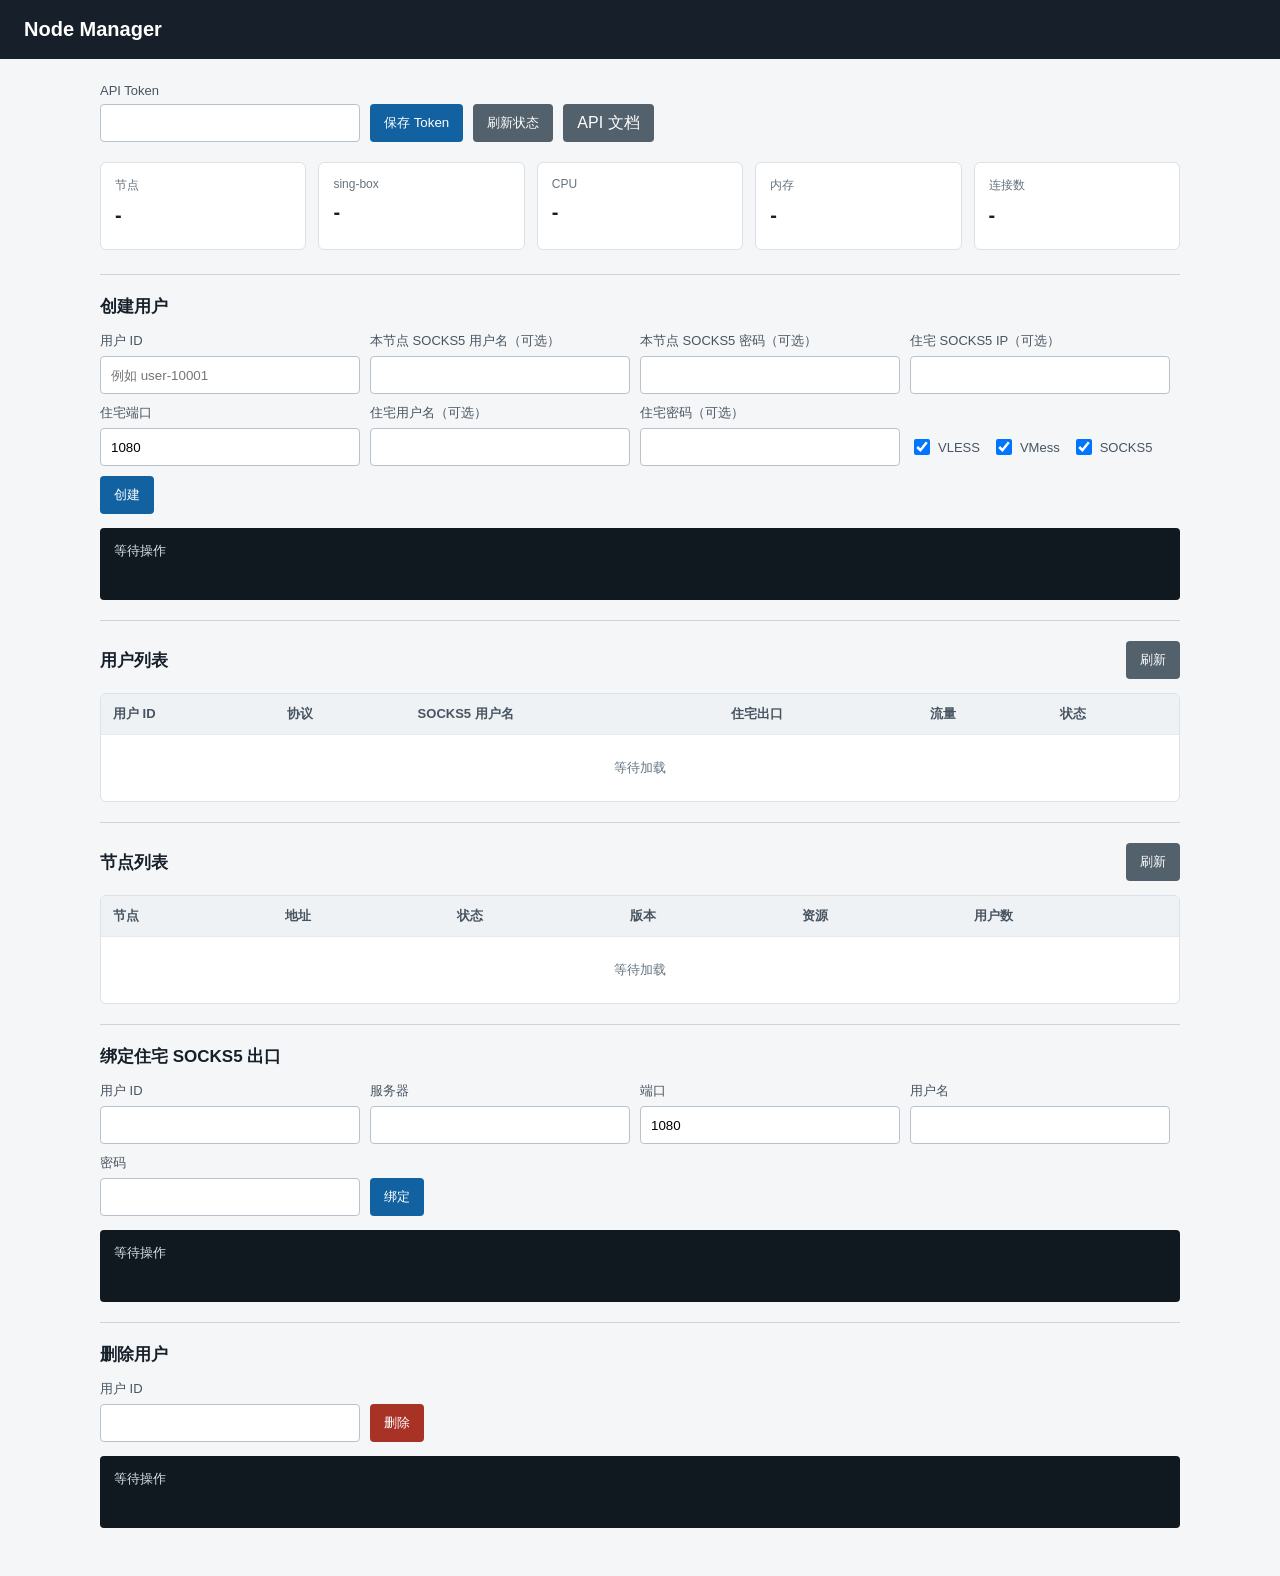
==== commit 19a942d9: "Add user and node management APIs" ====
--- a/node-manager/static/index.html
+++ b/node-manager/static/index.html
@@ -28,6 +28,14 @@
     .protocols label { display: flex; align-items: center; gap: 5px; }
     .protocols input { min-width: auto; width: 16px; height: 16px; }
     pre { margin: 14px 0 0; padding: 14px; background: #101820; color: #d8e2e8; border-radius: 4px; overflow: auto; min-height: 72px; white-space: pre-wrap; overflow-wrap: anywhere; }
+    .table-wrap { width: 100%; overflow-x: auto; border: 1px solid #dbe1e6; border-radius: 6px; background: #fff; }
+    table { width: 100%; border-collapse: collapse; min-width: 760px; }
+    th, td { padding: 11px 12px; border-bottom: 1px solid #e6eaed; text-align: left; font-size: 13px; white-space: nowrap; }
+    th { background: #eef2f5; color: #485460; font-weight: 600; }
+    tbody tr:last-child td { border-bottom: 0; }
+    .empty { color: #65737e; text-align: center; padding: 24px; }
+    .section-heading { display: flex; align-items: center; justify-content: space-between; gap: 12px; margin-bottom: 14px; }
+    .section-heading h2 { margin: 0; }
     .ok { color: #14804a; }
     .bad { color: #b42318; }
     @media (max-width: 760px) {
@@ -59,6 +67,12 @@
       <h2>创建用户</h2>
       <div class="form-row">
         <label>用户 ID<input id="create-user-id" placeholder="例如 user-10001"></label>
+        <label>本节点 SOCKS5 用户名（可选）<input id="create-socks-username" autocomplete="off"></label>
+        <label>本节点 SOCKS5 密码（可选）<input id="create-socks-password" type="password" autocomplete="new-password"></label>
+        <label>住宅 SOCKS5 IP（可选）<input id="create-proxy-server" autocomplete="off"></label>
+        <label>住宅端口<input id="create-proxy-port" type="number" min="1" max="65535" value="1080"></label>
+        <label>住宅用户名（可选）<input id="create-proxy-username" autocomplete="off"></label>
+        <label>住宅密码（可选）<input id="create-proxy-password" type="password" autocomplete="new-password"></label>
         <div class="protocols">
           <label><input type="checkbox" value="vless" checked>VLESS</label>
           <label><input type="checkbox" value="vmess" checked>VMess</label>
@@ -67,6 +81,32 @@
         <button id="create-user">创建</button>
       </div>
       <pre id="create-result">等待操作</pre>
+    </section>
+
+    <section>
+      <div class="section-heading">
+        <h2>用户列表</h2>
+        <button id="refresh-users" class="secondary">刷新</button>
+      </div>
+      <div class="table-wrap">
+        <table>
+          <thead><tr><th>用户 ID</th><th>协议</th><th>SOCKS5 用户名</th><th>住宅出口</th><th>流量</th><th>状态</th></tr></thead>
+          <tbody id="user-list"><tr><td colspan="6" class="empty">等待加载</td></tr></tbody>
+        </table>
+      </div>
+    </section>
+
+    <section>
+      <div class="section-heading">
+        <h2>节点列表</h2>
+        <button id="refresh-nodes" class="secondary">刷新</button>
+      </div>
+      <div class="table-wrap">
+        <table>
+          <thead><tr><th>节点</th><th>地址</th><th>状态</th><th>版本</th><th>资源</th><th>用户数</th></tr></thead>
+          <tbody id="node-list"><tr><td colspan="6" class="empty">等待加载</td></tr></tbody>
+        </table>
+      </div>
     </section>
 
     <section>
@@ -112,6 +152,54 @@
       element.className = error ? 'bad' : 'ok';
     }
 
+    function escapeHtml(value) {
+      return String(value ?? '').replace(/[&<>'"]/g, character => ({
+        '&': '&amp;', '<': '&lt;', '>': '&gt;', "'": '&#39;', '"': '&quot;'
+      })[character]);
+    }
+
+    function formatBytes(value) {
+      const bytes = Number(value || 0);
+      if (bytes < 1024) return `${bytes} B`;
+      if (bytes < 1024 * 1024) return `${(bytes / 1024).toFixed(1)} KB`;
+      if (bytes < 1024 * 1024 * 1024) return `${(bytes / 1024 / 1024).toFixed(1)} MB`;
+      return `${(bytes / 1024 / 1024 / 1024).toFixed(1)} GB`;
+    }
+
+    async function refreshUsers() {
+      const target = document.getElementById('user-list');
+      try {
+        const data = await request('/api/users?page=1&pageSize=100');
+        target.innerHTML = data.items.length ? data.items.map(item => `<tr>
+          <td>${escapeHtml(item.userId)}</td>
+          <td>${escapeHtml(item.protocols.join(', '))}</td>
+          <td>${escapeHtml(item.socksUsername || '-')}</td>
+          <td>${escapeHtml(item.proxyBound ? item.proxyServer : '未绑定')}</td>
+          <td>↑ ${formatBytes(item.upload)} / ↓ ${formatBytes(item.download)}</td>
+          <td class="ok">${escapeHtml(item.status)}</td>
+        </tr>`).join('') : '<tr><td colspan="6" class="empty">暂无用户</td></tr>';
+      } catch (error) {
+        target.innerHTML = `<tr><td colspan="6" class="empty bad">${escapeHtml(error.message)}</td></tr>`;
+      }
+    }
+
+    async function refreshNodes() {
+      const target = document.getElementById('node-list');
+      try {
+        const data = await request('/api/nodes?page=1&pageSize=100');
+        target.innerHTML = data.items.length ? data.items.map(item => `<tr>
+          <td>${escapeHtml(item.name)}<br><small>${escapeHtml(item.nodeId)}</small></td>
+          <td>${escapeHtml(item.domain || item.host)}</td>
+          <td class="${item.status === 'online' ? 'ok' : 'bad'}">${escapeHtml(item.status)}</td>
+          <td>Manager ${escapeHtml(item.managerVersion)}<br>sing-box ${escapeHtml(item.singboxVersion)}</td>
+          <td>CPU ${escapeHtml(item.cpu)}% / 内存 ${escapeHtml(item.memory)}%</td>
+          <td>${escapeHtml(item.userCount)}</td>
+        </tr>`).join('') : '<tr><td colspan="6" class="empty">暂无节点</td></tr>';
+      } catch (error) {
+        target.innerHTML = `<tr><td colspan="6" class="empty bad">${escapeHtml(error.message)}</td></tr>`;
+      }
+    }
+
     async function refresh() {
       try {
         const data = await request('/api/node/status');
@@ -120,6 +208,7 @@
         document.getElementById('cpu').textContent = `${data.cpu}%`;
         document.getElementById('memory').textContent = `${data.memory}%`;
         document.getElementById('connections').textContent = data.connections;
+        await Promise.all([refreshUsers(), refreshNodes()]);
       } catch (error) {
         document.getElementById('singbox').textContent = error.message;
       }
@@ -130,13 +219,35 @@
       refresh();
     };
     document.getElementById('refresh').onclick = refresh;
+    document.getElementById('refresh-users').onclick = refreshUsers;
+    document.getElementById('refresh-nodes').onclick = refreshNodes;
     document.getElementById('create-user').onclick = async () => {
       const protocols = [...document.querySelectorAll('.protocols input:checked')].map(item => item.value);
+      const socksUsername = document.getElementById('create-socks-username').value.trim() || null;
+      const socksPassword = document.getElementById('create-socks-password').value || null;
+      const proxyServer = document.getElementById('create-proxy-server').value.trim();
+      const proxyPort = Number(document.getElementById('create-proxy-port').value);
+      const proxyUsername = document.getElementById('create-proxy-username').value || null;
+      const proxyPassword = document.getElementById('create-proxy-password').value || null;
+      const proxy = proxyServer ? {
+        type: 'socks5',
+        server: proxyServer,
+        port: proxyPort,
+        username: proxyUsername,
+        password: proxyPassword
+      } : null;
       try {
         show('create-result', await request('/api/user/create', {
           method: 'POST',
-          body: JSON.stringify({ userId: document.getElementById('create-user-id').value.trim(), protocols })
+          body: JSON.stringify({
+            userId: document.getElementById('create-user-id').value.trim(),
+            protocols,
+            socksUsername,
+            socksPassword,
+            proxy
+          })
         }));
+        await refreshUsers();
       } catch (error) { show('create-result', error.message, true); }
     };
     document.getElementById('bind-proxy').onclick = async () => {
@@ -154,12 +265,16 @@
             }
           })
         }));
+        await refreshUsers();
       } catch (error) { show('bind-result', error.message, true); }
     };
     document.getElementById('delete-user').onclick = async () => {
       const userId = document.getElementById('delete-user-id').value.trim();
       if (!userId || !confirm(`确认删除用户 ${userId}？`)) return;
-      try { show('delete-result', await request(`/api/user/delete/${encodeURIComponent(userId)}`, { method: 'DELETE' })); }
+      try {
+        show('delete-result', await request(`/api/user/delete/${encodeURIComponent(userId)}`, { method: 'DELETE' }));
+        await refreshUsers();
+      }
       catch (error) { show('delete-result', error.message, true); }
     };
     if (tokenInput.value) refresh();
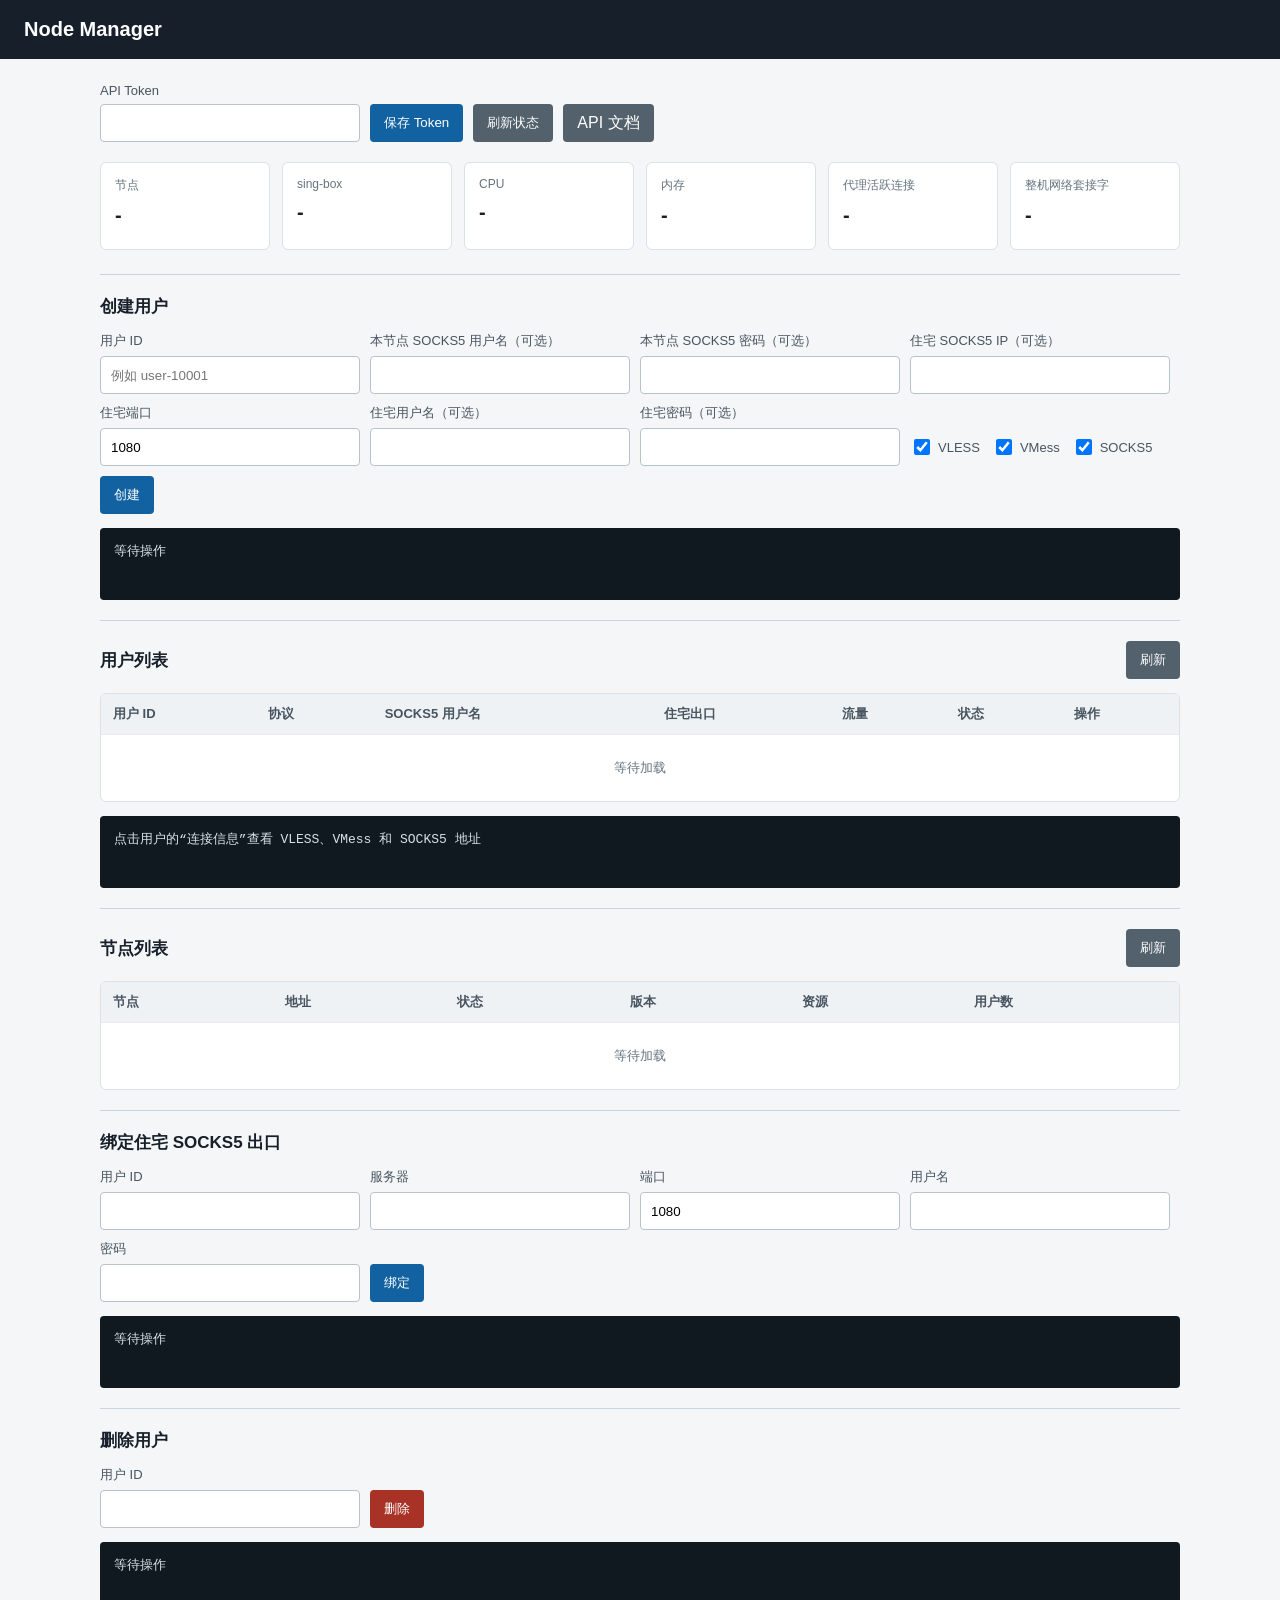
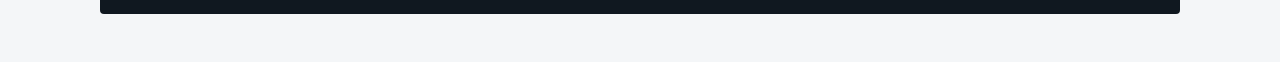
==== commit 0bfe7e54: "Add connection details and test user bootstrap" ====
--- a/node-manager/static/index.html
+++ b/node-manager/static/index.html
@@ -17,7 +17,8 @@
     button, a.button { min-height: 38px; border: 0; border-radius: 4px; padding: 0 14px; background: #1261a0; color: #fff; cursor: pointer; text-decoration: none; display: inline-flex; align-items: center; }
     button.secondary, a.secondary { background: #52616b; }
     button.danger { background: #a93226; }
-    .status-grid { display: grid; grid-template-columns: repeat(5, minmax(120px, 1fr)); gap: 12px; margin-bottom: 24px; }
+    button.compact { min-height: 30px; padding: 0 10px; font-size: 12px; }
+    .status-grid { display: grid; grid-template-columns: repeat(6, minmax(120px, 1fr)); gap: 12px; margin-bottom: 24px; }
     .metric { background: #fff; border: 1px solid #dbe1e6; border-radius: 6px; padding: 14px; min-height: 88px; }
     .metric span { display: block; color: #65737e; font-size: 12px; margin-bottom: 10px; }
     .metric strong { font-size: 20px; overflow-wrap: anywhere; }
@@ -60,7 +61,8 @@
       <div class="metric"><span>sing-box</span><strong id="singbox">-</strong></div>
       <div class="metric"><span>CPU</span><strong id="cpu">-</strong></div>
       <div class="metric"><span>内存</span><strong id="memory">-</strong></div>
-      <div class="metric"><span>连接数</span><strong id="connections">-</strong></div>
+      <div class="metric"><span>代理活跃连接</span><strong id="connections">-</strong></div>
+      <div class="metric"><span>整机网络套接字</span><strong id="system-connections">-</strong></div>
     </div>
 
     <section>
@@ -90,10 +92,11 @@
       </div>
       <div class="table-wrap">
         <table>
-          <thead><tr><th>用户 ID</th><th>协议</th><th>SOCKS5 用户名</th><th>住宅出口</th><th>流量</th><th>状态</th></tr></thead>
-          <tbody id="user-list"><tr><td colspan="6" class="empty">等待加载</td></tr></tbody>
+          <thead><tr><th>用户 ID</th><th>协议</th><th>SOCKS5 用户名</th><th>住宅出口</th><th>流量</th><th>状态</th><th>操作</th></tr></thead>
+          <tbody id="user-list"><tr><td colspan="7" class="empty">等待加载</td></tr></tbody>
         </table>
       </div>
+      <pre id="connection-result">点击用户的“连接信息”查看 VLESS、VMess 和 SOCKS5 地址</pre>
     </section>
 
     <section>
@@ -177,9 +180,21 @@
           <td>${escapeHtml(item.proxyBound ? item.proxyServer : '未绑定')}</td>
           <td>↑ ${formatBytes(item.upload)} / ↓ ${formatBytes(item.download)}</td>
           <td class="ok">${escapeHtml(item.status)}</td>
-        </tr>`).join('') : '<tr><td colspan="6" class="empty">暂无用户</td></tr>';
-      } catch (error) {
-        target.innerHTML = `<tr><td colspan="6" class="empty bad">${escapeHtml(error.message)}</td></tr>`;
+          <td><button class="secondary compact connection-button" data-user-id="${escapeHtml(item.userId)}">连接信息</button></td>
+        </tr>`).join('') : '<tr><td colspan="7" class="empty">暂无用户</td></tr>';
+        target.querySelectorAll('.connection-button').forEach(button => {
+          button.onclick = () => showConnections(button.dataset.userId);
+        });
+      } catch (error) {
+        target.innerHTML = `<tr><td colspan="7" class="empty bad">${escapeHtml(error.message)}</td></tr>`;
+      }
+    }
+
+    async function showConnections(userId) {
+      try {
+        show('connection-result', await request(`/api/user/${encodeURIComponent(userId)}/connections`));
+      } catch (error) {
+        show('connection-result', error.message, true);
       }
     }
 
@@ -192,7 +207,7 @@
           <td>${escapeHtml(item.domain || item.host)}</td>
           <td class="${item.status === 'online' ? 'ok' : 'bad'}">${escapeHtml(item.status)}</td>
           <td>Manager ${escapeHtml(item.managerVersion)}<br>sing-box ${escapeHtml(item.singboxVersion)}</td>
-          <td>CPU ${escapeHtml(item.cpu)}% / 内存 ${escapeHtml(item.memory)}%</td>
+          <td>CPU ${escapeHtml(item.cpu)}% / 内存 ${escapeHtml(item.memory)}%<br>代理连接 ${escapeHtml(item.connections)} / 系统套接字 ${escapeHtml(item.systemConnections)}</td>
           <td>${escapeHtml(item.userCount)}</td>
         </tr>`).join('') : '<tr><td colspan="6" class="empty">暂无节点</td></tr>';
       } catch (error) {
@@ -208,6 +223,7 @@
         document.getElementById('cpu').textContent = `${data.cpu}%`;
         document.getElementById('memory').textContent = `${data.memory}%`;
         document.getElementById('connections').textContent = data.connections;
+        document.getElementById('system-connections').textContent = data.systemConnections;
         await Promise.all([refreshUsers(), refreshNodes()]);
       } catch (error) {
         document.getElementById('singbox').textContent = error.message;
